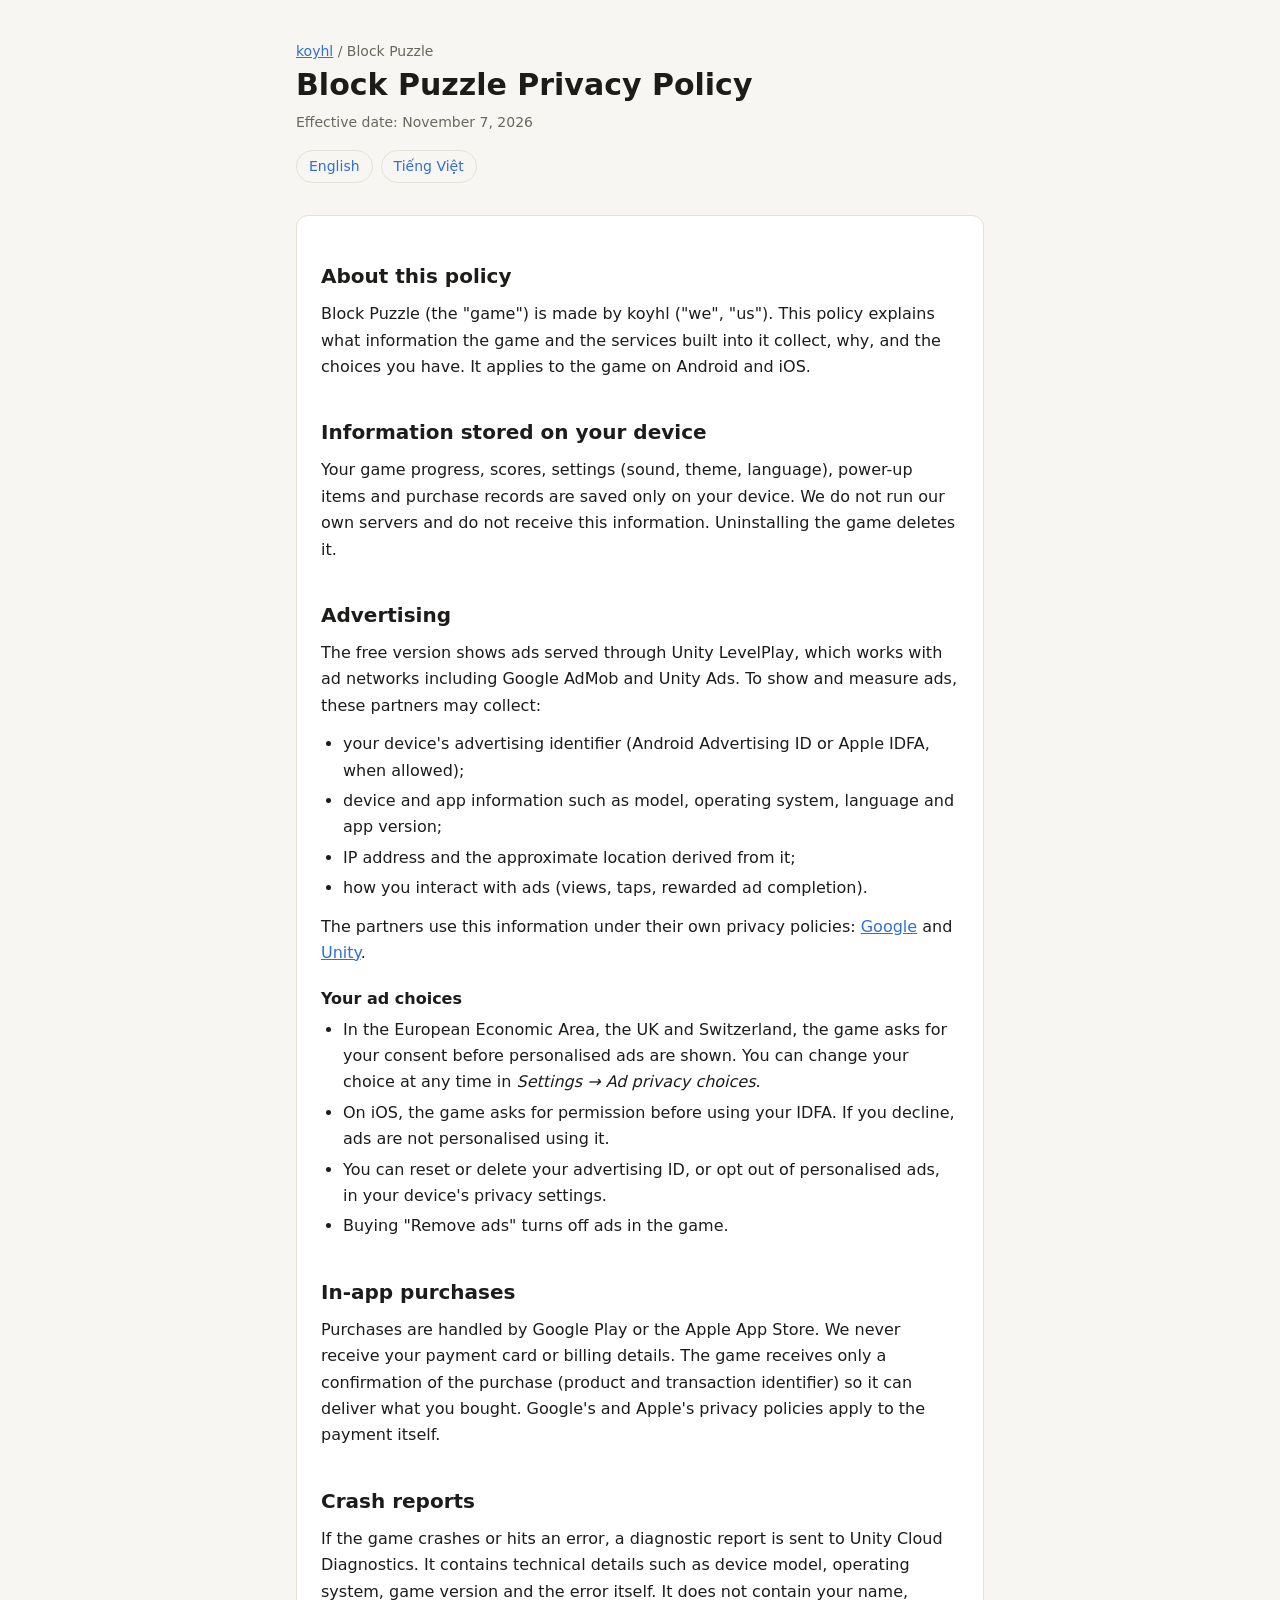
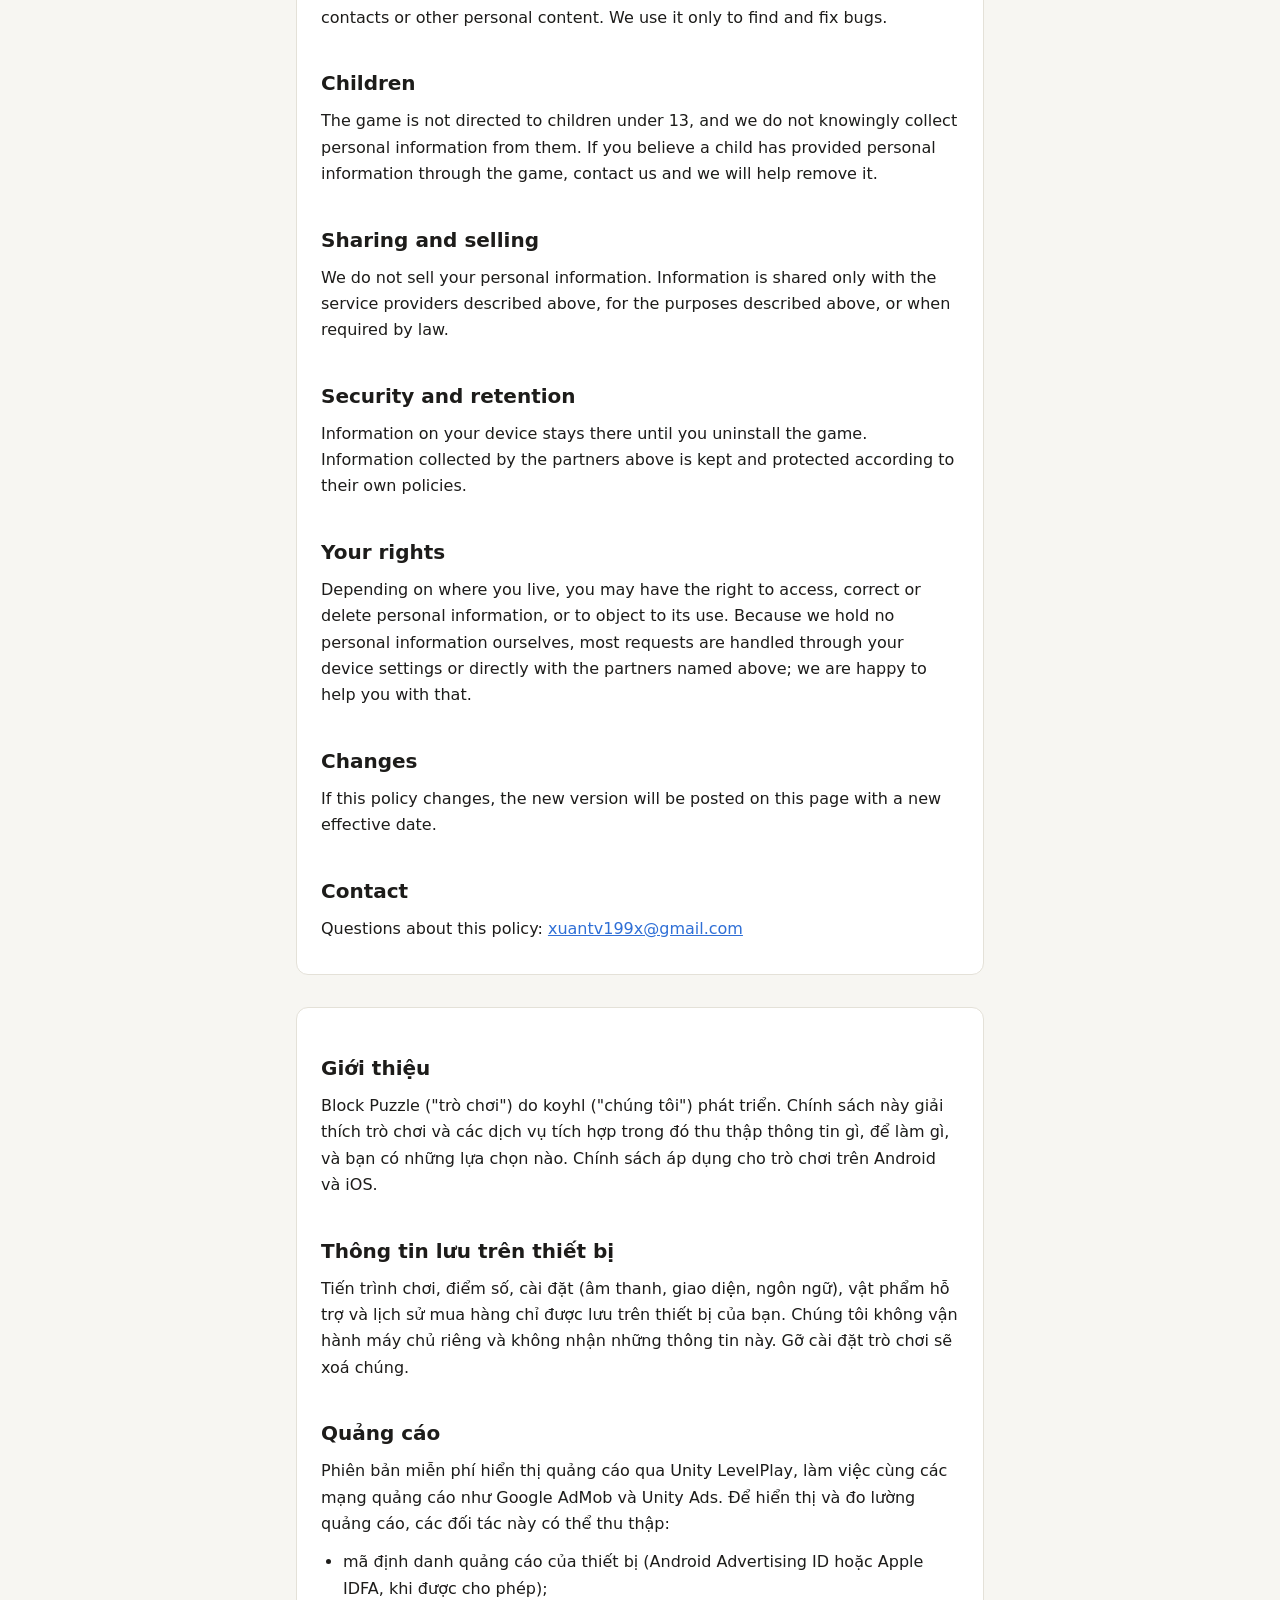
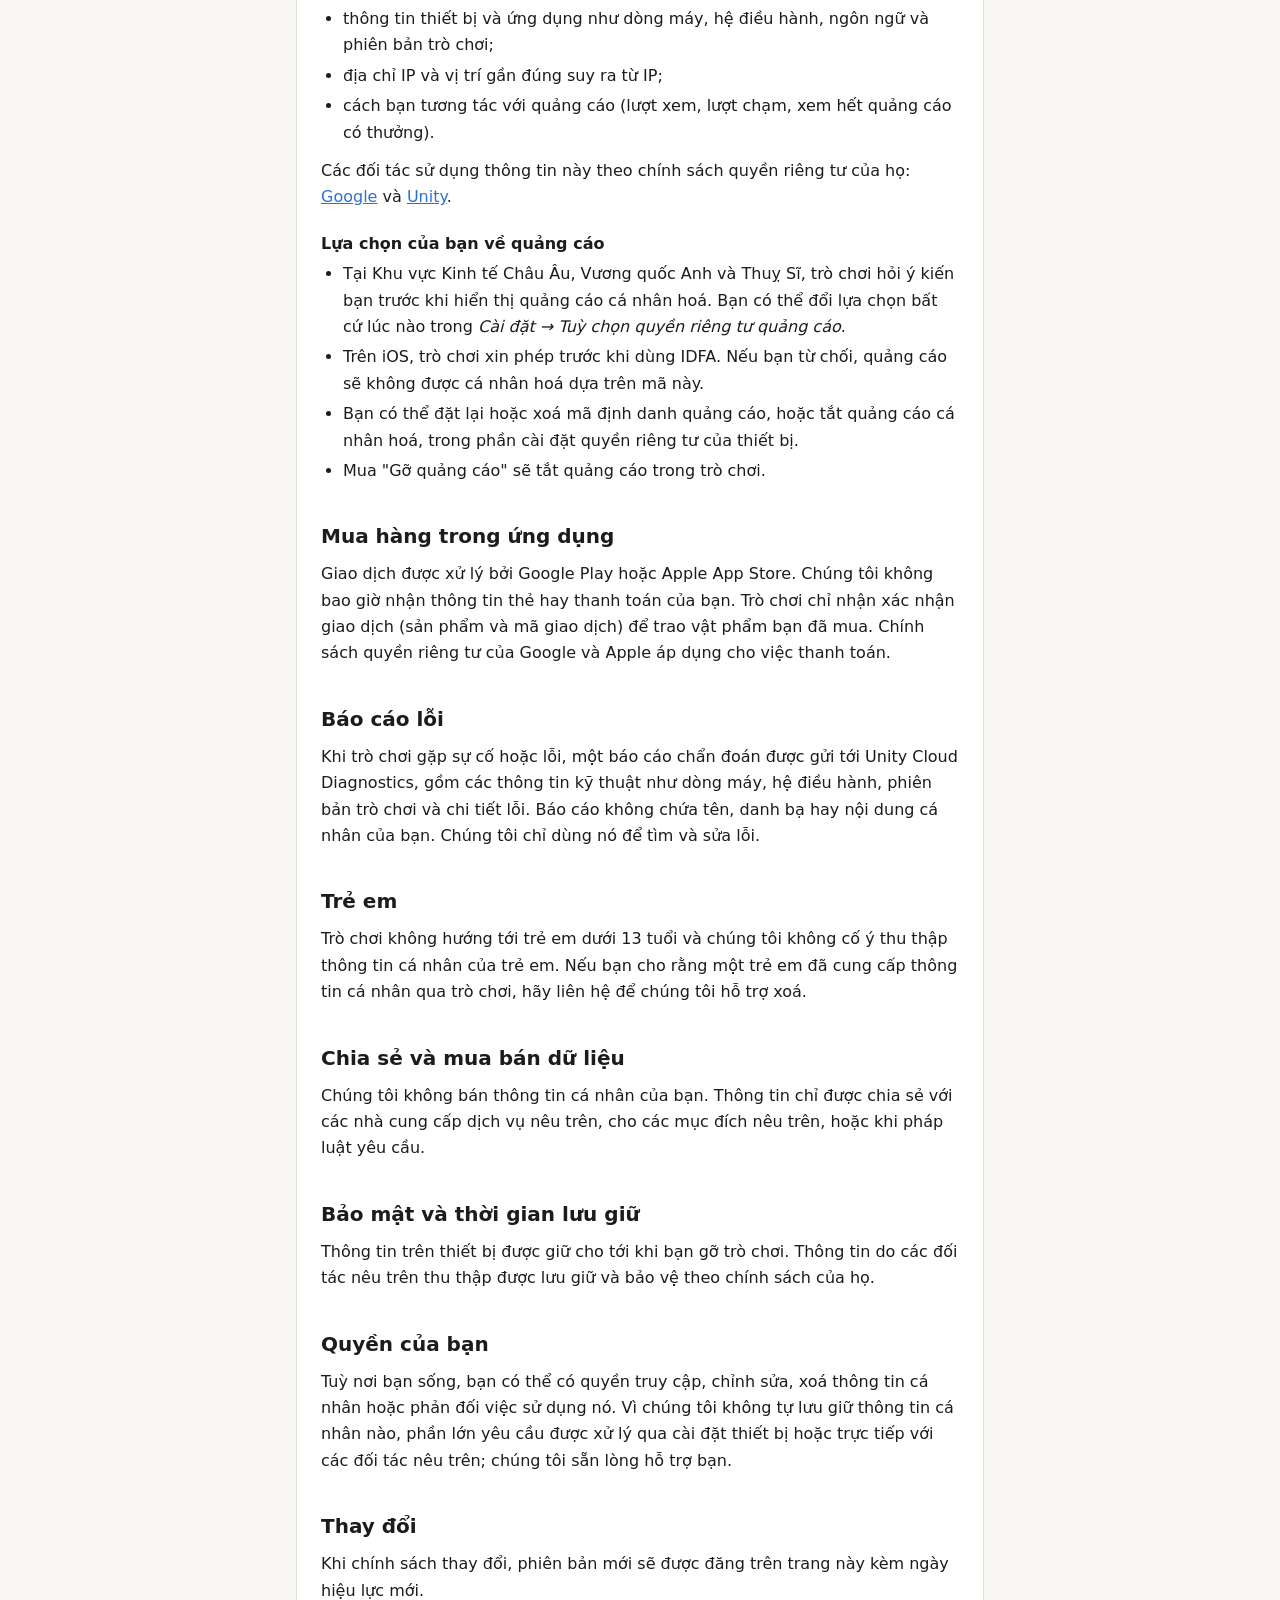
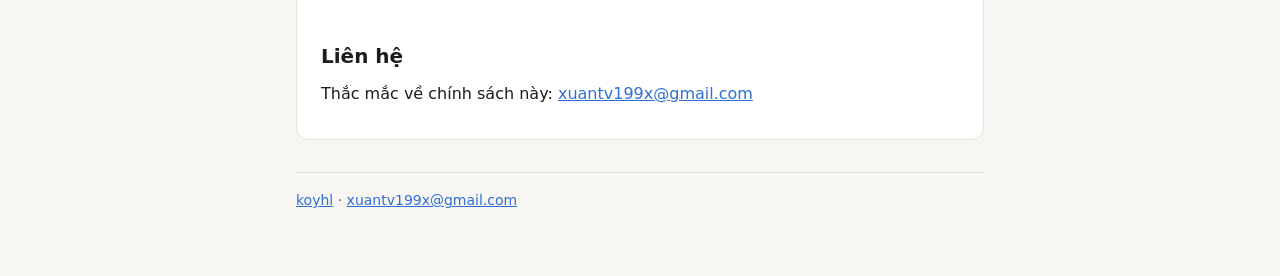
==== blockpuzzle/privacy/index.html @ 7936a2c0 "feature: add site with the block puzzle privacy policy" ====
<!doctype html>
<html lang="en">
<head>
  <meta charset="utf-8">
  <meta name="viewport" content="width=device-width, initial-scale=1">
  <title>Block Puzzle Privacy</title>
  <meta name="description" content="Privacy policy for the Block Puzzle game by koyhl.">
  <link rel="stylesheet" href="/assets/site.css">
</head>
<body>
<main>
  <header>
    <p class="eyebrow"><a href="/">koyhl</a> / Block Puzzle</p>
    <h1>Block Puzzle Privacy Policy</h1>
    <p class="meta">Effective date: November 7, 2026</p>
    <nav class="lang">
      <a href="#en" lang="en">English</a>
      <a href="#vi" lang="vi">Tiếng Việt</a>
    </nav>
  </header>

  <section class="policy" id="en" lang="en">
    <h2>About this policy</h2>
    <p>Block Puzzle (the "game") is made by koyhl ("we", "us"). This policy explains what
      information the game and the services built into it collect, why, and the choices you have.
      It applies to the game on Android and iOS.</p>

    <h2>Information stored on your device</h2>
    <p>Your game progress, scores, settings (sound, theme, language), power-up items and purchase
      records are saved only on your device. We do not run our own servers and do not receive this
      information. Uninstalling the game deletes it.</p>

    <h2>Advertising</h2>
    <p>The free version shows ads served through Unity LevelPlay, which works with ad networks
      including Google AdMob and Unity Ads. To show and measure ads, these partners may collect:</p>
    <ul>
      <li>your device's advertising identifier (Android Advertising ID or Apple IDFA, when allowed);</li>
      <li>device and app information such as model, operating system, language and app version;</li>
      <li>IP address and the approximate location derived from it;</li>
      <li>how you interact with ads (views, taps, rewarded ad completion).</li>
    </ul>
    <p>The partners use this information under their own privacy policies:
      <a href="https://policies.google.com/technologies/partner-sites">Google</a> and
      <a href="https://unity.com/legal/game-player-and-app-user-privacy-policy">Unity</a>.</p>

    <h3>Your ad choices</h3>
    <ul>
      <li>In the European Economic Area, the UK and Switzerland, the game asks for your consent
        before personalised ads are shown. You can change your choice at any time in
        <em>Settings &rarr; Ad privacy choices</em>.</li>
      <li>On iOS, the game asks for permission before using your IDFA. If you decline, ads are not
        personalised using it.</li>
      <li>You can reset or delete your advertising ID, or opt out of personalised ads, in your
        device's privacy settings.</li>
      <li>Buying "Remove ads" turns off ads in the game.</li>
    </ul>

    <h2>In-app purchases</h2>
    <p>Purchases are handled by Google Play or the Apple App Store. We never receive your payment
      card or billing details. The game receives only a confirmation of the purchase (product and
      transaction identifier) so it can deliver what you bought. Google's and Apple's privacy
      policies apply to the payment itself.</p>

    <h2>Crash reports</h2>
    <p>If the game crashes or hits an error, a diagnostic report is sent to Unity Cloud Diagnostics.
      It contains technical details such as device model, operating system, game version and the
      error itself. It does not contain your name, contacts or other personal content. We use it
      only to find and fix bugs.</p>

    <h2>Children</h2>
    <p>The game is not directed to children under 13, and we do not knowingly collect personal
      information from them. If you believe a child has provided personal information through the
      game, contact us and we will help remove it.</p>

    <h2>Sharing and selling</h2>
    <p>We do not sell your personal information. Information is shared only with the service
      providers described above, for the purposes described above, or when required by law.</p>

    <h2>Security and retention</h2>
    <p>Information on your device stays there until you uninstall the game. Information collected by
      the partners above is kept and protected according to their own policies.</p>

    <h2>Your rights</h2>
    <p>Depending on where you live, you may have the right to access, correct or delete personal
      information, or to object to its use. Because we hold no personal information ourselves, most
      requests are handled through your device settings or directly with the partners named above;
      we are happy to help you with that.</p>

    <h2>Changes</h2>
    <p>If this policy changes, the new version will be posted on this page with a new effective
      date.</p>

    <h2>Contact</h2>
    <p>Questions about this policy: <a href="mailto:xuantv199x@gmail.com">xuantv199x@gmail.com</a></p>
  </section>

  <section class="policy" id="vi" lang="vi">
    <h2>Giới thiệu</h2>
    <p>Block Puzzle ("trò chơi") do koyhl ("chúng tôi") phát triển. Chính sách này giải thích trò
      chơi và các dịch vụ tích hợp trong đó thu thập thông tin gì, để làm gì, và bạn có những lựa
      chọn nào. Chính sách áp dụng cho trò chơi trên Android và iOS.</p>

    <h2>Thông tin lưu trên thiết bị</h2>
    <p>Tiến trình chơi, điểm số, cài đặt (âm thanh, giao diện, ngôn ngữ), vật phẩm hỗ trợ và lịch sử
      mua hàng chỉ được lưu trên thiết bị của bạn. Chúng tôi không vận hành máy chủ riêng và không
      nhận những thông tin này. Gỡ cài đặt trò chơi sẽ xoá chúng.</p>

    <h2>Quảng cáo</h2>
    <p>Phiên bản miễn phí hiển thị quảng cáo qua Unity LevelPlay, làm việc cùng các mạng quảng cáo
      như Google AdMob và Unity Ads. Để hiển thị và đo lường quảng cáo, các đối tác này có thể thu
      thập:</p>
    <ul>
      <li>mã định danh quảng cáo của thiết bị (Android Advertising ID hoặc Apple IDFA, khi được cho phép);</li>
      <li>thông tin thiết bị và ứng dụng như dòng máy, hệ điều hành, ngôn ngữ và phiên bản trò chơi;</li>
      <li>địa chỉ IP và vị trí gần đúng suy ra từ IP;</li>
      <li>cách bạn tương tác với quảng cáo (lượt xem, lượt chạm, xem hết quảng cáo có thưởng).</li>
    </ul>
    <p>Các đối tác sử dụng thông tin này theo chính sách quyền riêng tư của họ:
      <a href="https://policies.google.com/technologies/partner-sites">Google</a> và
      <a href="https://unity.com/legal/game-player-and-app-user-privacy-policy">Unity</a>.</p>

    <h3>Lựa chọn của bạn về quảng cáo</h3>
    <ul>
      <li>Tại Khu vực Kinh tế Châu Âu, Vương quốc Anh và Thuỵ Sĩ, trò chơi hỏi ý kiến bạn trước khi
        hiển thị quảng cáo cá nhân hoá. Bạn có thể đổi lựa chọn bất cứ lúc nào trong
        <em>Cài đặt &rarr; Tuỳ chọn quyền riêng tư quảng cáo</em>.</li>
      <li>Trên iOS, trò chơi xin phép trước khi dùng IDFA. Nếu bạn từ chối, quảng cáo sẽ không được
        cá nhân hoá dựa trên mã này.</li>
      <li>Bạn có thể đặt lại hoặc xoá mã định danh quảng cáo, hoặc tắt quảng cáo cá nhân hoá, trong
        phần cài đặt quyền riêng tư của thiết bị.</li>
      <li>Mua "Gỡ quảng cáo" sẽ tắt quảng cáo trong trò chơi.</li>
    </ul>

    <h2>Mua hàng trong ứng dụng</h2>
    <p>Giao dịch được xử lý bởi Google Play hoặc Apple App Store. Chúng tôi không bao giờ nhận thông
      tin thẻ hay thanh toán của bạn. Trò chơi chỉ nhận xác nhận giao dịch (sản phẩm và mã giao dịch)
      để trao vật phẩm bạn đã mua. Chính sách quyền riêng tư của Google và Apple áp dụng cho việc
      thanh toán.</p>

    <h2>Báo cáo lỗi</h2>
    <p>Khi trò chơi gặp sự cố hoặc lỗi, một báo cáo chẩn đoán được gửi tới Unity Cloud Diagnostics,
      gồm các thông tin kỹ thuật như dòng máy, hệ điều hành, phiên bản trò chơi và chi tiết lỗi.
      Báo cáo không chứa tên, danh bạ hay nội dung cá nhân của bạn. Chúng tôi chỉ dùng nó để tìm và
      sửa lỗi.</p>

    <h2>Trẻ em</h2>
    <p>Trò chơi không hướng tới trẻ em dưới 13 tuổi và chúng tôi không cố ý thu thập thông tin cá
      nhân của trẻ em. Nếu bạn cho rằng một trẻ em đã cung cấp thông tin cá nhân qua trò chơi, hãy
      liên hệ để chúng tôi hỗ trợ xoá.</p>

    <h2>Chia sẻ và mua bán dữ liệu</h2>
    <p>Chúng tôi không bán thông tin cá nhân của bạn. Thông tin chỉ được chia sẻ với các nhà cung cấp
      dịch vụ nêu trên, cho các mục đích nêu trên, hoặc khi pháp luật yêu cầu.</p>

    <h2>Bảo mật và thời gian lưu giữ</h2>
    <p>Thông tin trên thiết bị được giữ cho tới khi bạn gỡ trò chơi. Thông tin do các đối tác nêu trên
      thu thập được lưu giữ và bảo vệ theo chính sách của họ.</p>

    <h2>Quyền của bạn</h2>
    <p>Tuỳ nơi bạn sống, bạn có thể có quyền truy cập, chỉnh sửa, xoá thông tin cá nhân hoặc phản đối
      việc sử dụng nó. Vì chúng tôi không tự lưu giữ thông tin cá nhân nào, phần lớn yêu cầu được xử
      lý qua cài đặt thiết bị hoặc trực tiếp với các đối tác nêu trên; chúng tôi sẵn lòng hỗ trợ bạn.</p>

    <h2>Thay đổi</h2>
    <p>Khi chính sách thay đổi, phiên bản mới sẽ được đăng trên trang này kèm ngày hiệu lực mới.</p>

    <h2>Liên hệ</h2>
    <p>Thắc mắc về chính sách này: <a href="mailto:xuantv199x@gmail.com">xuantv199x@gmail.com</a></p>
  </section>

  <footer><a href="/">koyhl</a> &middot; <a href="mailto:xuantv199x@gmail.com">xuantv199x@gmail.com</a></footer>
</main>
</body>
</html>
---- assets/site.css ----
:root {
  --bg: #f7f6f2;
  --surface: #ffffff;
  --text: #1d1c1a;
  --muted: #6a675f;
  --line: #e4e1d8;
  --accent: #2f6fd6;
  color-scheme: light dark;
}

@media (prefers-color-scheme: dark) {
  :root {
    --bg: #16171a;
    --surface: #1e2024;
    --text: #ecebe6;
    --muted: #a09d94;
    --line: #2f3238;
    --accent: #7aa7f0;
  }
}

* { box-sizing: border-box; }

body {
  margin: 0;
  background: var(--bg);
  color: var(--text);
  font: 16px/1.65 system-ui, -apple-system, "Segoe UI", Roboto, sans-serif;
}

main {
  max-width: 720px;
  margin: 0 auto;
  padding: 40px 16px 64px;
}

header { margin-bottom: 32px; }
header .eyebrow { color: var(--muted); font-size: 14px; margin: 0 0 4px; }
h1 { font-size: 30px; line-height: 1.2; margin: 0 0 8px; }
h2 { font-size: 20px; margin: 36px 0 8px; }
h3 { font-size: 16px; margin: 20px 0 4px; }
p, ul { margin: 0 0 12px; }
ul { padding-left: 22px; }
li { margin-bottom: 4px; }
a { color: var(--accent); }
.meta { color: var(--muted); font-size: 14px; }

.lang {
  display: flex;
  gap: 8px;
  margin: 16px 0 0;
}
.lang a {
  padding: 4px 12px;
  border: 1px solid var(--line);
  border-radius: 999px;
  text-decoration: none;
  font-size: 14px;
}

section.policy {
  background: var(--surface);
  border: 1px solid var(--line);
  border-radius: 12px;
  padding: 8px 24px 20px;
  margin-bottom: 32px;
}

.apps { list-style: none; padding: 0; }
.apps li {
  background: var(--surface);
  border: 1px solid var(--line);
  border-radius: 12px;
  padding: 16px 20px;
  margin-bottom: 12px;
}
.apps strong { display: block; font-size: 17px; }

footer { color: var(--muted); font-size: 14px; border-top: 1px solid var(--line); padding-top: 16px; }

@media (max-width: 480px) {
  main { padding-top: 24px; }
  section.policy { padding: 4px 16px 16px; }
}
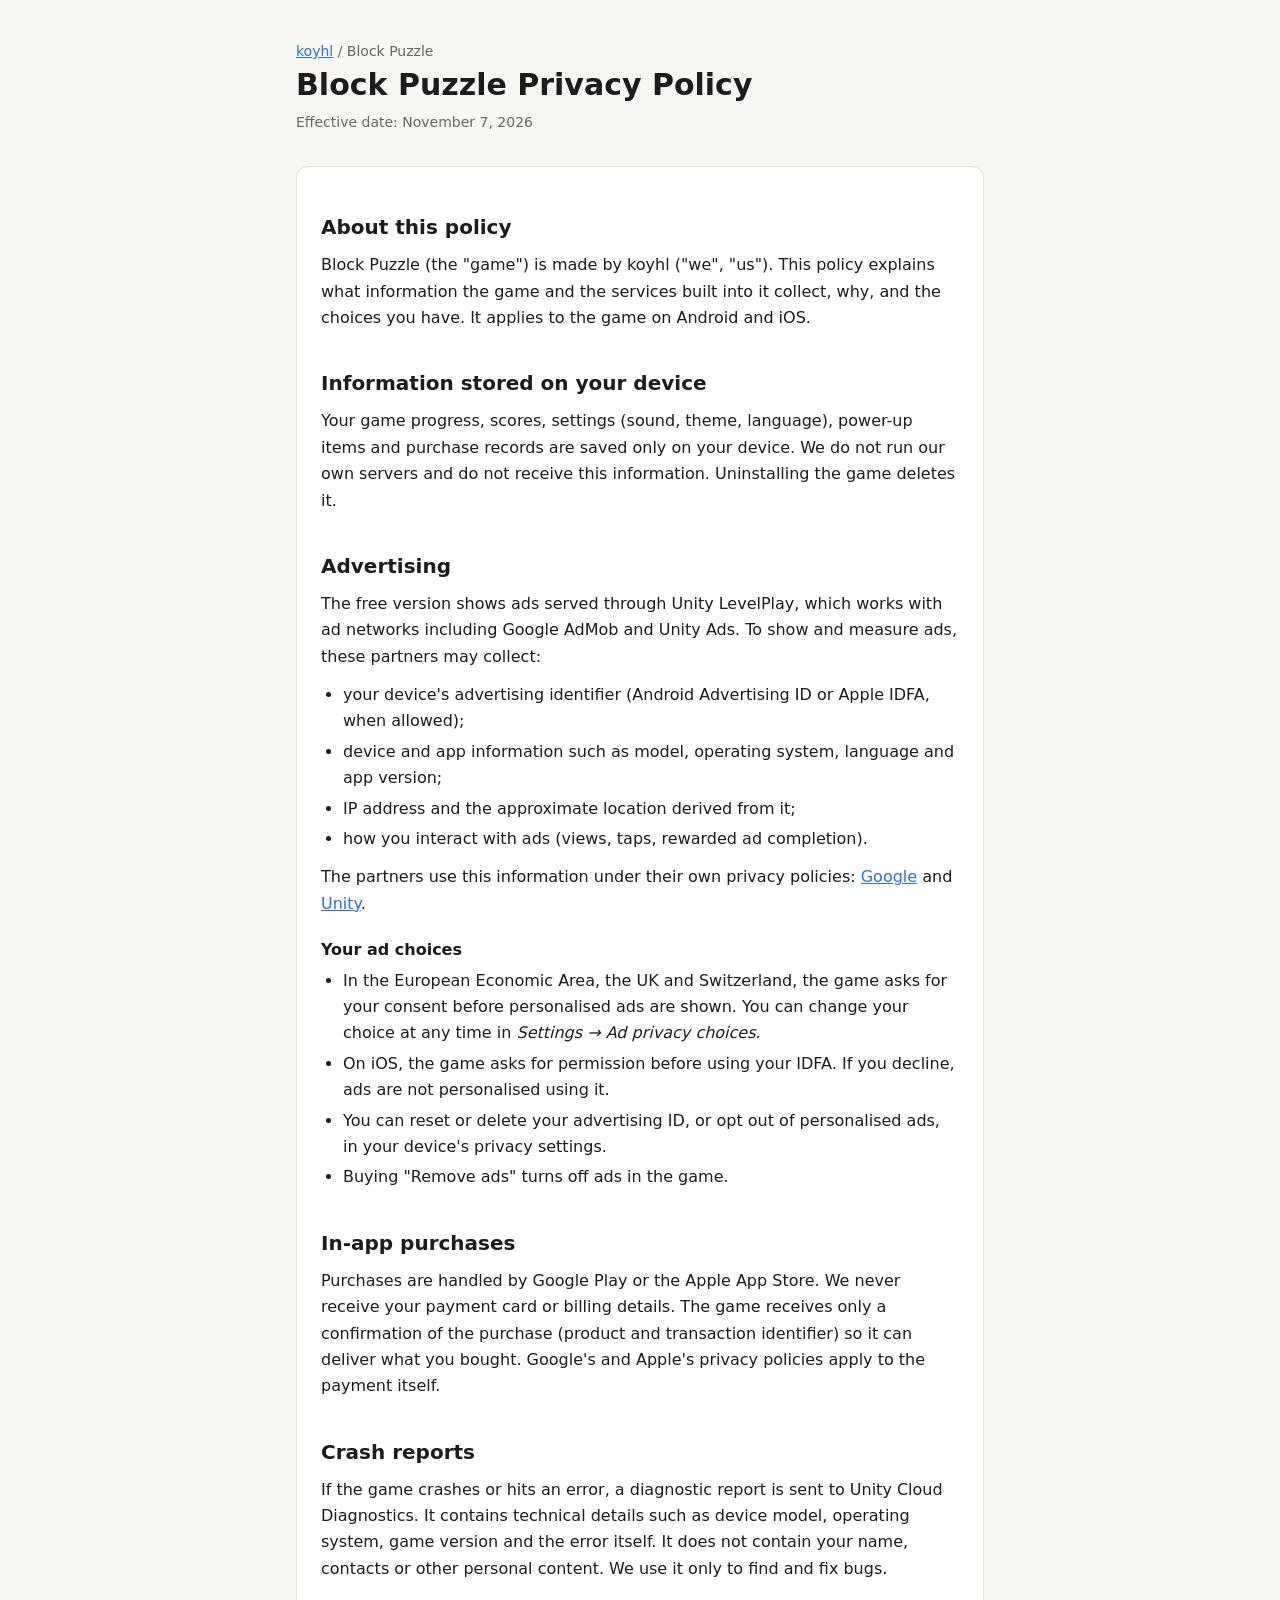
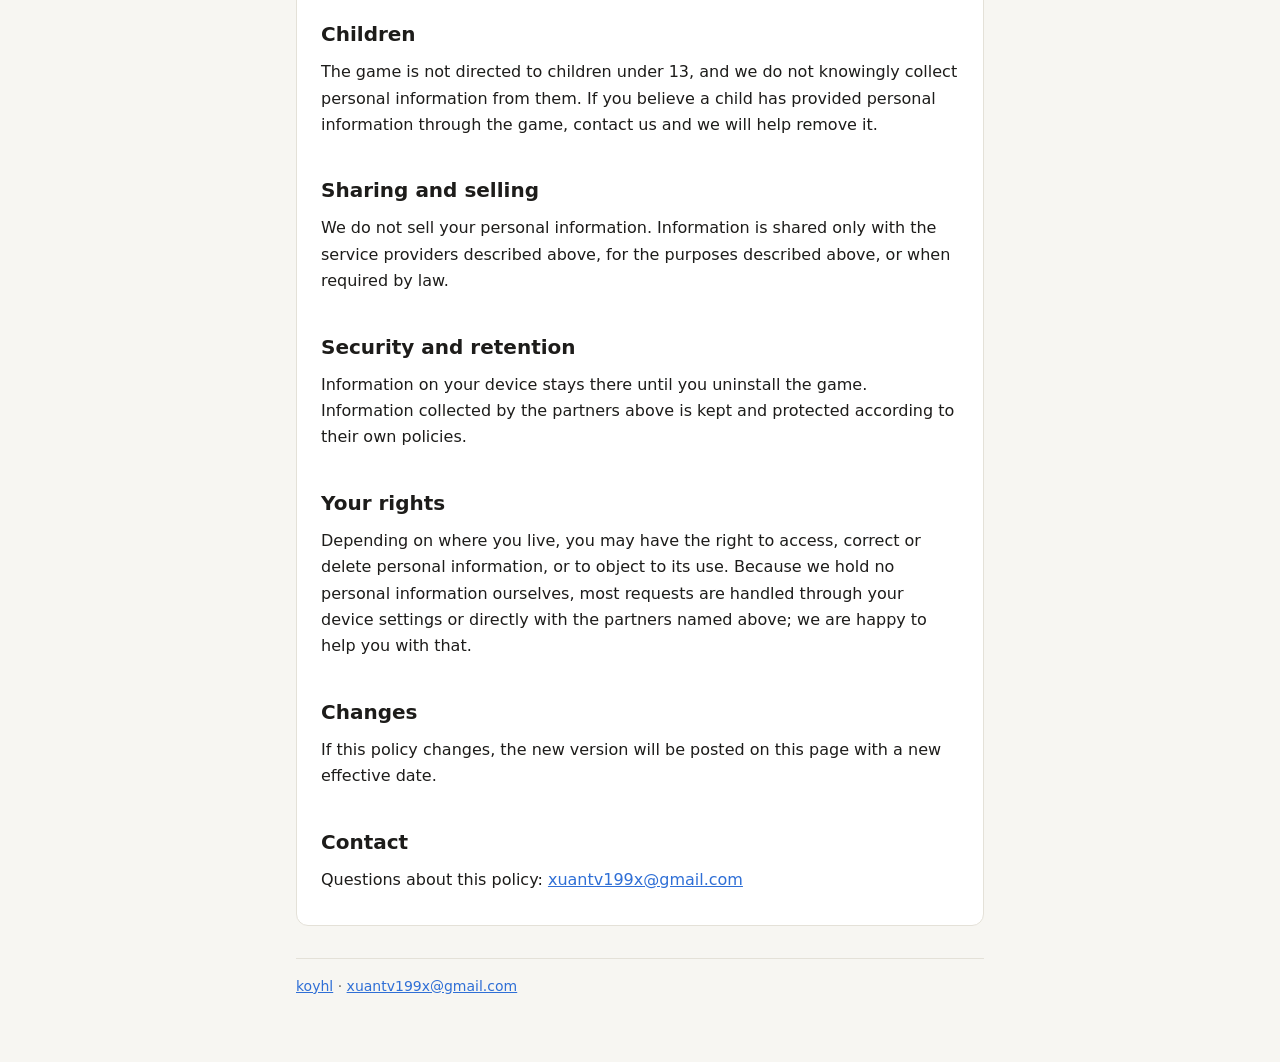
==== commit bf7ecb73: "improve: keep the block puzzle privacy policy in english only" ====
--- a/blockpuzzle/privacy/index.html
+++ b/blockpuzzle/privacy/index.html
@@ -13,13 +13,9 @@
     <p class="eyebrow"><a href="/">koyhl</a> / Block Puzzle</p>
     <h1>Block Puzzle Privacy Policy</h1>
     <p class="meta">Effective date: November 7, 2026</p>
-    <nav class="lang">
-      <a href="#en" lang="en">English</a>
-      <a href="#vi" lang="vi">Tiếng Việt</a>
-    </nav>
   </header>
 
-  <section class="policy" id="en" lang="en">
+  <section class="policy">
     <h2>About this policy</h2>
     <p>Block Puzzle (the "game") is made by koyhl ("we", "us"). This policy explains what
       information the game and the services built into it collect, why, and the choices you have.
@@ -94,80 +90,6 @@
     <p>Questions about this policy: <a href="mailto:xuantv199x@gmail.com">xuantv199x@gmail.com</a></p>
   </section>
 
-  <section class="policy" id="vi" lang="vi">
-    <h2>Giới thiệu</h2>
-    <p>Block Puzzle ("trò chơi") do koyhl ("chúng tôi") phát triển. Chính sách này giải thích trò
-      chơi và các dịch vụ tích hợp trong đó thu thập thông tin gì, để làm gì, và bạn có những lựa
-      chọn nào. Chính sách áp dụng cho trò chơi trên Android và iOS.</p>
-
-    <h2>Thông tin lưu trên thiết bị</h2>
-    <p>Tiến trình chơi, điểm số, cài đặt (âm thanh, giao diện, ngôn ngữ), vật phẩm hỗ trợ và lịch sử
-      mua hàng chỉ được lưu trên thiết bị của bạn. Chúng tôi không vận hành máy chủ riêng và không
-      nhận những thông tin này. Gỡ cài đặt trò chơi sẽ xoá chúng.</p>
-
-    <h2>Quảng cáo</h2>
-    <p>Phiên bản miễn phí hiển thị quảng cáo qua Unity LevelPlay, làm việc cùng các mạng quảng cáo
-      như Google AdMob và Unity Ads. Để hiển thị và đo lường quảng cáo, các đối tác này có thể thu
-      thập:</p>
-    <ul>
-      <li>mã định danh quảng cáo của thiết bị (Android Advertising ID hoặc Apple IDFA, khi được cho phép);</li>
-      <li>thông tin thiết bị và ứng dụng như dòng máy, hệ điều hành, ngôn ngữ và phiên bản trò chơi;</li>
-      <li>địa chỉ IP và vị trí gần đúng suy ra từ IP;</li>
-      <li>cách bạn tương tác với quảng cáo (lượt xem, lượt chạm, xem hết quảng cáo có thưởng).</li>
-    </ul>
-    <p>Các đối tác sử dụng thông tin này theo chính sách quyền riêng tư của họ:
-      <a href="https://policies.google.com/technologies/partner-sites">Google</a> và
-      <a href="https://unity.com/legal/game-player-and-app-user-privacy-policy">Unity</a>.</p>
-
-    <h3>Lựa chọn của bạn về quảng cáo</h3>
-    <ul>
-      <li>Tại Khu vực Kinh tế Châu Âu, Vương quốc Anh và Thuỵ Sĩ, trò chơi hỏi ý kiến bạn trước khi
-        hiển thị quảng cáo cá nhân hoá. Bạn có thể đổi lựa chọn bất cứ lúc nào trong
-        <em>Cài đặt &rarr; Tuỳ chọn quyền riêng tư quảng cáo</em>.</li>
-      <li>Trên iOS, trò chơi xin phép trước khi dùng IDFA. Nếu bạn từ chối, quảng cáo sẽ không được
-        cá nhân hoá dựa trên mã này.</li>
-      <li>Bạn có thể đặt lại hoặc xoá mã định danh quảng cáo, hoặc tắt quảng cáo cá nhân hoá, trong
-        phần cài đặt quyền riêng tư của thiết bị.</li>
-      <li>Mua "Gỡ quảng cáo" sẽ tắt quảng cáo trong trò chơi.</li>
-    </ul>
-
-    <h2>Mua hàng trong ứng dụng</h2>
-    <p>Giao dịch được xử lý bởi Google Play hoặc Apple App Store. Chúng tôi không bao giờ nhận thông
-      tin thẻ hay thanh toán của bạn. Trò chơi chỉ nhận xác nhận giao dịch (sản phẩm và mã giao dịch)
-      để trao vật phẩm bạn đã mua. Chính sách quyền riêng tư của Google và Apple áp dụng cho việc
-      thanh toán.</p>
-
-    <h2>Báo cáo lỗi</h2>
-    <p>Khi trò chơi gặp sự cố hoặc lỗi, một báo cáo chẩn đoán được gửi tới Unity Cloud Diagnostics,
-      gồm các thông tin kỹ thuật như dòng máy, hệ điều hành, phiên bản trò chơi và chi tiết lỗi.
-      Báo cáo không chứa tên, danh bạ hay nội dung cá nhân của bạn. Chúng tôi chỉ dùng nó để tìm và
-      sửa lỗi.</p>
-
-    <h2>Trẻ em</h2>
-    <p>Trò chơi không hướng tới trẻ em dưới 13 tuổi và chúng tôi không cố ý thu thập thông tin cá
-      nhân của trẻ em. Nếu bạn cho rằng một trẻ em đã cung cấp thông tin cá nhân qua trò chơi, hãy
-      liên hệ để chúng tôi hỗ trợ xoá.</p>
-
-    <h2>Chia sẻ và mua bán dữ liệu</h2>
-    <p>Chúng tôi không bán thông tin cá nhân của bạn. Thông tin chỉ được chia sẻ với các nhà cung cấp
-      dịch vụ nêu trên, cho các mục đích nêu trên, hoặc khi pháp luật yêu cầu.</p>
-
-    <h2>Bảo mật và thời gian lưu giữ</h2>
-    <p>Thông tin trên thiết bị được giữ cho tới khi bạn gỡ trò chơi. Thông tin do các đối tác nêu trên
-      thu thập được lưu giữ và bảo vệ theo chính sách của họ.</p>
-
-    <h2>Quyền của bạn</h2>
-    <p>Tuỳ nơi bạn sống, bạn có thể có quyền truy cập, chỉnh sửa, xoá thông tin cá nhân hoặc phản đối
-      việc sử dụng nó. Vì chúng tôi không tự lưu giữ thông tin cá nhân nào, phần lớn yêu cầu được xử
-      lý qua cài đặt thiết bị hoặc trực tiếp với các đối tác nêu trên; chúng tôi sẵn lòng hỗ trợ bạn.</p>
-
-    <h2>Thay đổi</h2>
-    <p>Khi chính sách thay đổi, phiên bản mới sẽ được đăng trên trang này kèm ngày hiệu lực mới.</p>
-
-    <h2>Liên hệ</h2>
-    <p>Thắc mắc về chính sách này: <a href="mailto:xuantv199x@gmail.com">xuantv199x@gmail.com</a></p>
-  </section>
-
   <footer><a href="/">koyhl</a> &middot; <a href="mailto:xuantv199x@gmail.com">xuantv199x@gmail.com</a></footer>
 </main>
 </body>
--- a/assets/site.css
+++ b/assets/site.css
@@ -45,19 +45,6 @@
 a { color: var(--accent); }
 .meta { color: var(--muted); font-size: 14px; }
 
-.lang {
-  display: flex;
-  gap: 8px;
-  margin: 16px 0 0;
-}
-.lang a {
-  padding: 4px 12px;
-  border: 1px solid var(--line);
-  border-radius: 999px;
-  text-decoration: none;
-  font-size: 14px;
-}
-
 section.policy {
   background: var(--surface);
   border: 1px solid var(--line);
